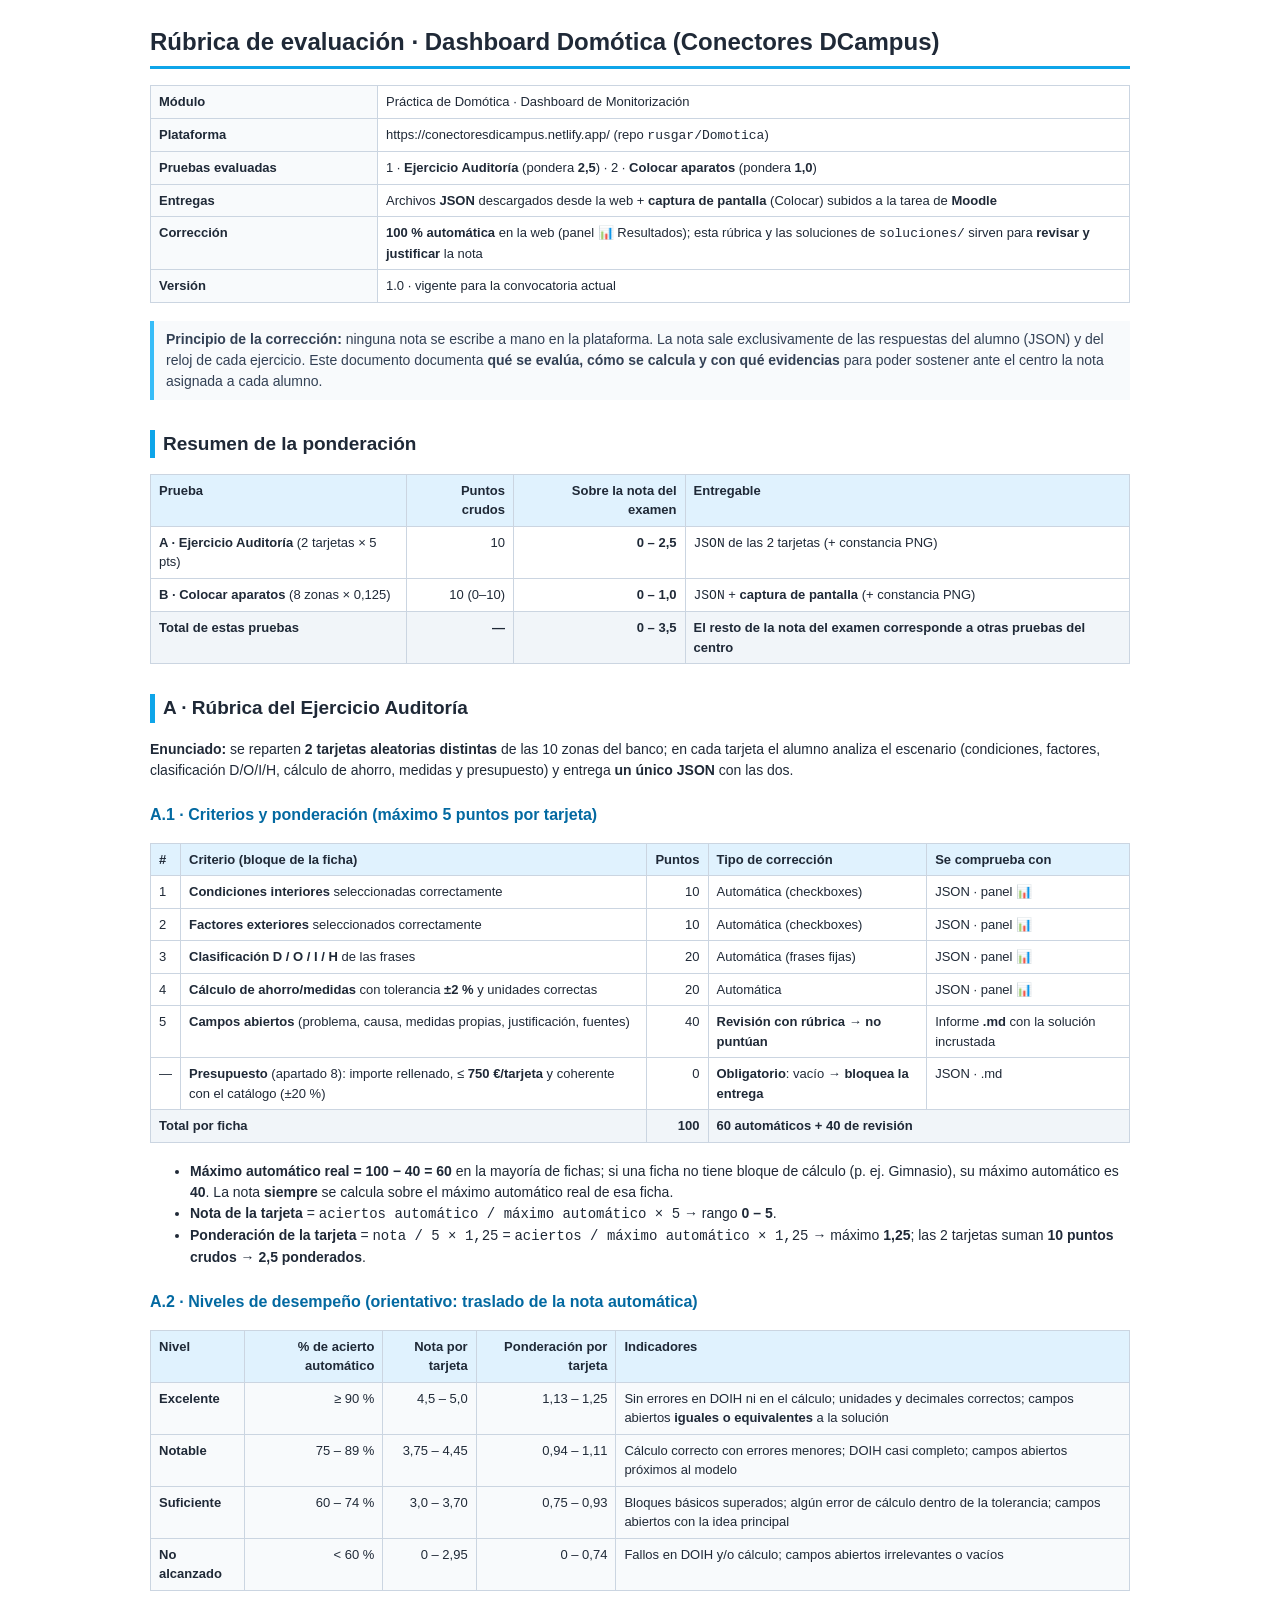
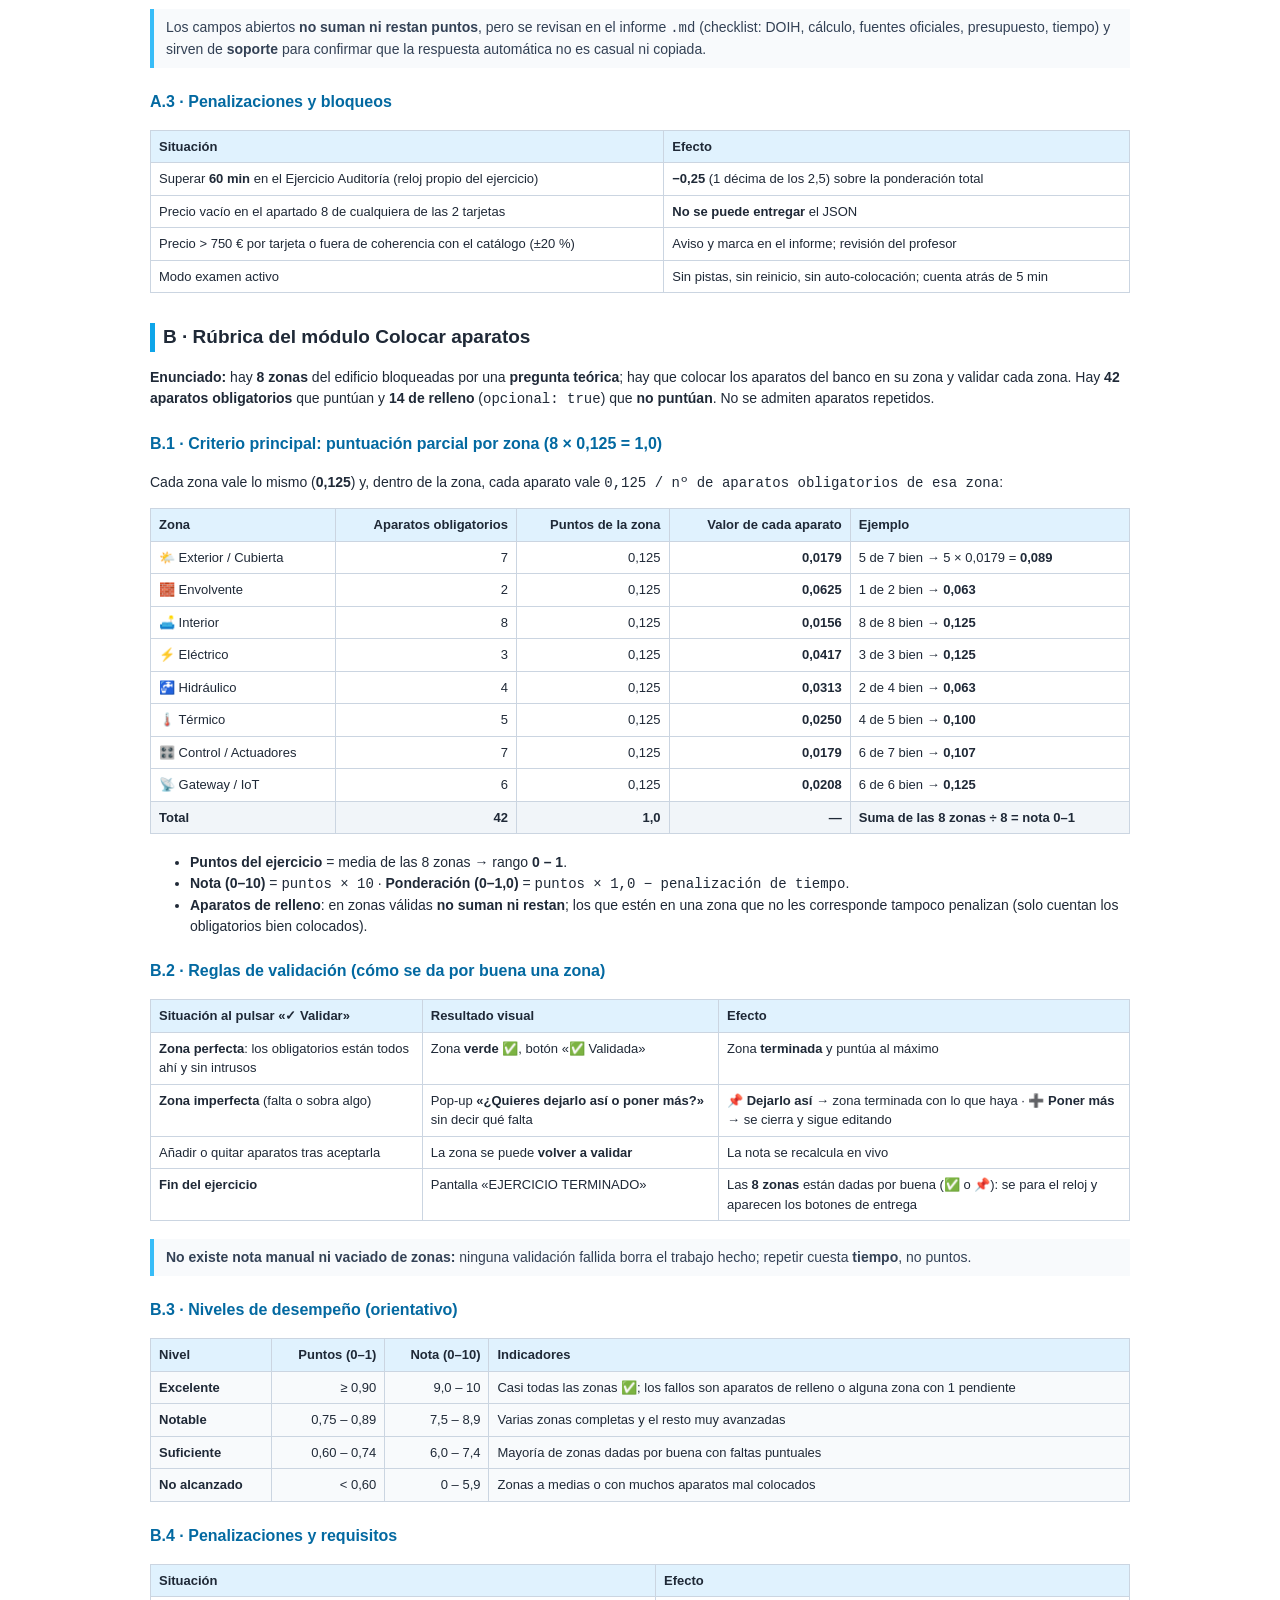
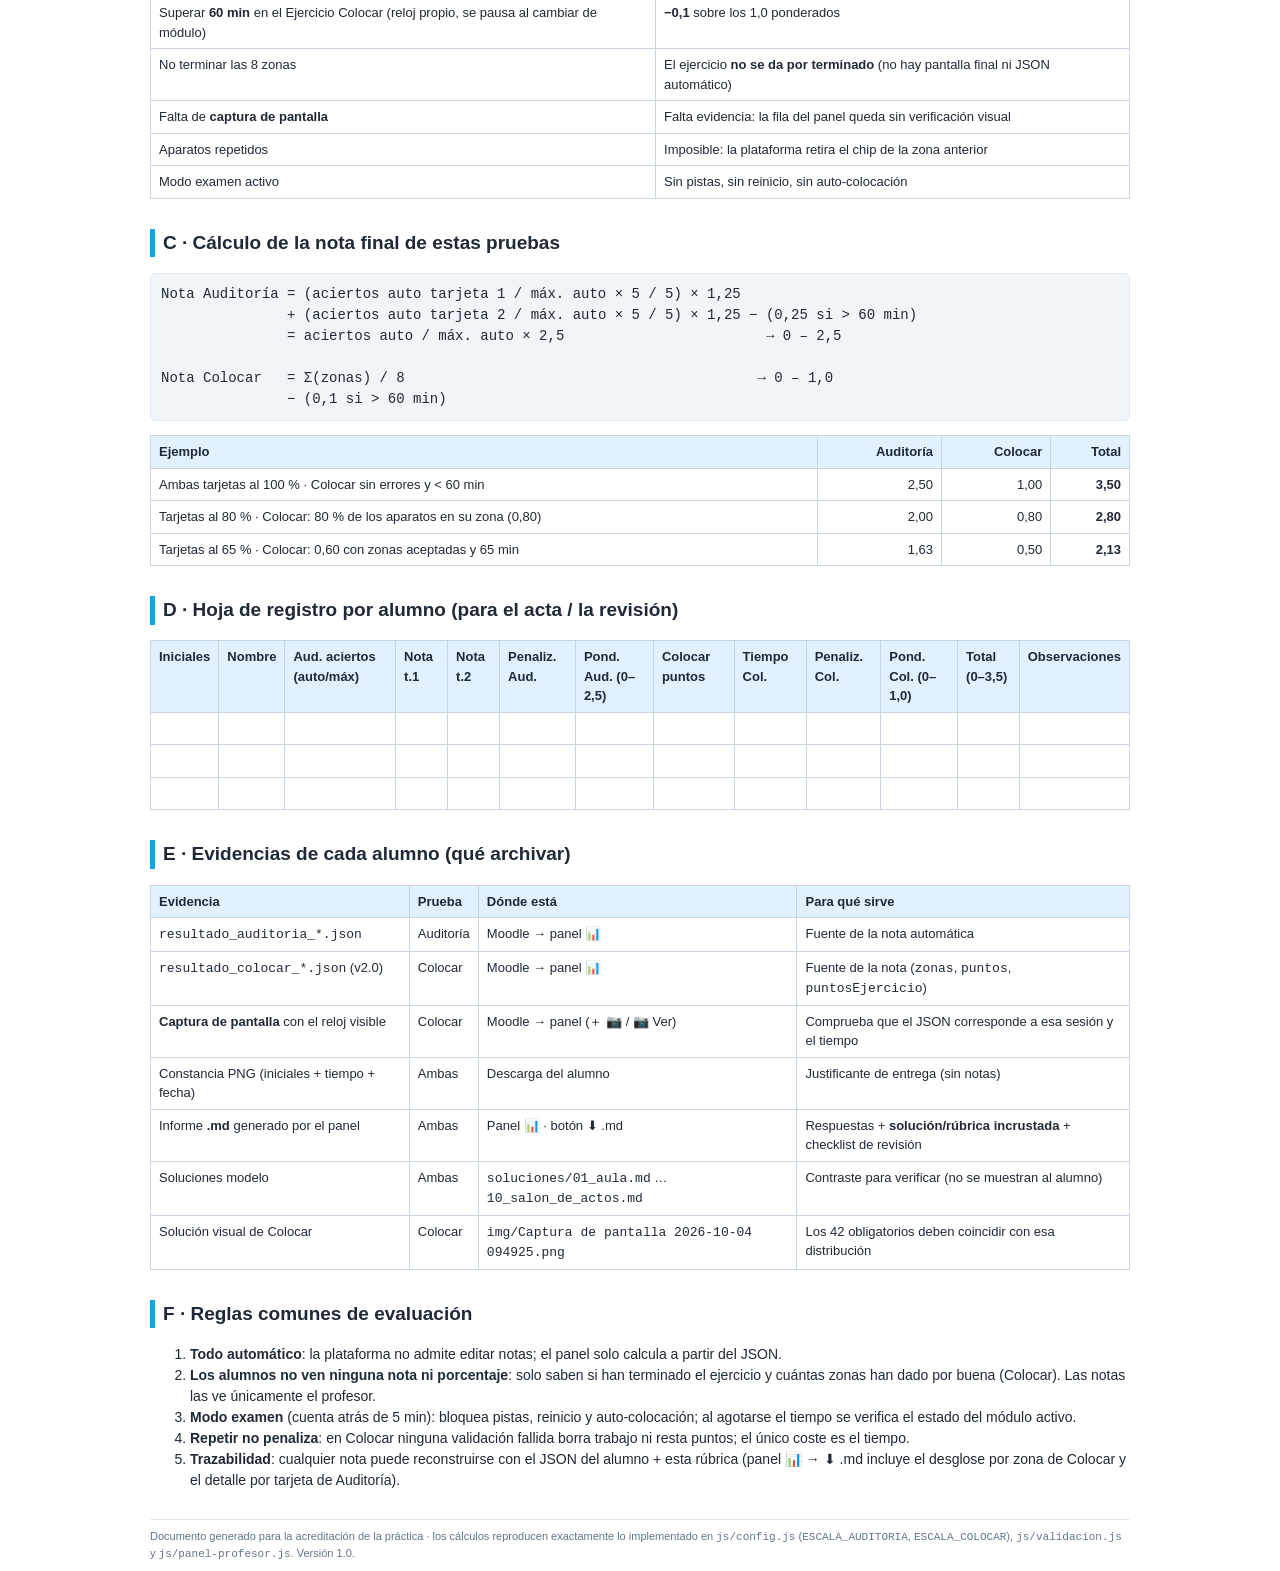
==== rubrica/rubrica_examenes.html @ cb8884d4 "Add model solutions for audit exercises in various zones: vestibule, cafeteria, restroom, and audito" ====
<!DOCTYPE html>
<html lang="es">
<head>
<meta charset="utf-8">
<title>Rúbrica de evaluación · Dashboard Domótica</title>
<style>
  body { font-family: "Segoe UI", Arial, sans-serif; color:#1f2937; max-width: 980px;
         margin: 24px auto; padding: 0 18px; line-height: 1.5; font-size: 14px; }
  h1 { font-size: 24px; border-bottom: 3px solid #0ea5e9; padding-bottom: 6px; }
  h2 { font-size: 19px; margin-top: 30px; border-left: 5px solid #0ea5e9; padding-left: 8px; }
  h3 { font-size: 16px; margin-top: 22px; color: #0369a1; }
  table { border-collapse: collapse; width: 100%; margin: 10px 0 18px; font-size: 13px; }
  th, td { border: 1px solid #cbd5e1; padding: 6px 8px; text-align: left; vertical-align: top; }
  th { background: #e0f2fe; }
  td.num, th.num { text-align: right; }
  blockquote { margin: 10px 0; padding: 8px 12px; background: #f8fafc;
               border-left: 4px solid #38bdf8; color: #334155; }
  code, pre { font-family: Consolas, monospace; }
  pre { background: #f1f5f9; border: 1px solid #e2e8f0; padding: 10px; border-radius: 6px;
        white-space: pre-wrap; }
  .meta td:first-child { background: #f8fafc; font-weight: 600; width: 210px; }
  .nivel { background: #f8fafc; }
  .total { font-weight: 700; background: #f1f5f9; }
  .pie { margin-top: 28px; font-size: 11px; color: #64748b; border-top: 1px solid #e2e8f0;
         padding-top: 8px; }
  @media print { body { margin: 0; font-size: 12px; } h2 { page-break-after: avoid; }
                 table { page-break-inside: avoid; } }
</style>
</head>
<body>

<h1>Rúbrica de evaluación · Dashboard Domótica (Conectores DCampus)</h1>

<table class="meta">
  <tr><td>Módulo</td><td>Práctica de Domótica · Dashboard de Monitorización</td></tr>
  <tr><td>Plataforma</td><td>https://conectoresdicampus.netlify.app/ (repo <code>rusgar/Domotica</code>)</td></tr>
  <tr><td>Pruebas evaluadas</td><td>1 · <b>Ejercicio Auditoría</b> (pondera <b>2,5</b>) · 2 · <b>Colocar aparatos</b> (pondera <b>1,0</b>)</td></tr>
  <tr><td>Entregas</td><td>Archivos <b>JSON</b> descargados desde la web + <b>captura de pantalla</b> (Colocar) subidos a la tarea de <b>Moodle</b></td></tr>
  <tr><td>Corrección</td><td><b>100 % automática</b> en la web (panel 📊 Resultados); esta rúbrica y las soluciones de <code>soluciones/</code> sirven para <b>revisar y justificar</b> la nota</td></tr>
  <tr><td>Versión</td><td>1.0 · vigente para la convocatoria actual</td></tr>
</table>

<blockquote><b>Principio de la corrección:</b> ninguna nota se escribe a mano en la plataforma. La
nota sale exclusivamente de las respuestas del alumno (JSON) y del reloj de cada ejercicio. Este
documento documenta <b>qué se evalúa, cómo se calcula y con qué evidencias</b> para poder sostener
ante el centro la nota asignada a cada alumno.</blockquote>

<h2>Resumen de la ponderación</h2>
<table>
  <tr><th>Prueba</th><th class="num">Puntos crudos</th><th class="num">Sobre la nota del examen</th><th>Entregable</th></tr>
  <tr><td><b>A · Ejercicio Auditoría</b> (2 tarjetas × 5 pts)</td><td class="num">10</td><td class="num"><b>0 – 2,5</b></td><td><code>JSON</code> de las 2 tarjetas (+ constancia PNG)</td></tr>
  <tr><td><b>B · Colocar aparatos</b> (8 zonas × 0,125)</td><td class="num">10 (0–10)</td><td class="num"><b>0 – 1,0</b></td><td><code>JSON</code> + <b>captura de pantalla</b> (+ constancia PNG)</td></tr>
  <tr class="total"><td>Total de estas pruebas</td><td class="num">—</td><td class="num">0 – 3,5</td><td>El resto de la nota del examen corresponde a otras pruebas del centro</td></tr>
</table>

<h2>A · Rúbrica del Ejercicio Auditoría</h2>
<p><b>Enunciado:</b> se reparten <b>2 tarjetas aleatorias distintas</b> de las 10 zonas del banco; en
cada tarjeta el alumno analiza el escenario (condiciones, factores, clasificación D/O/I/H, cálculo
de ahorro, medidas y presupuesto) y entrega <b>un único JSON</b> con las dos.</p>

<h3>A.1 · Criterios y ponderación (máximo 5 puntos por tarjeta)</h3>
<table>
  <tr><th>#</th><th>Criterio (bloque de la ficha)</th><th class="num">Puntos</th><th>Tipo de corrección</th><th>Se comprueba con</th></tr>
  <tr><td>1</td><td><b>Condiciones interiores</b> seleccionadas correctamente</td><td class="num">10</td><td>Automática (checkboxes)</td><td>JSON · panel 📊</td></tr>
  <tr><td>2</td><td><b>Factores exteriores</b> seleccionados correctamente</td><td class="num">10</td><td>Automática (checkboxes)</td><td>JSON · panel 📊</td></tr>
  <tr><td>3</td><td><b>Clasificación D / O / I / H</b> de las frases</td><td class="num">20</td><td>Automática (frases fijas)</td><td>JSON · panel 📊</td></tr>
  <tr><td>4</td><td><b>Cálculo de ahorro/medidas</b> con tolerancia <b>±2 %</b> y unidades correctas</td><td class="num">20</td><td>Automática</td><td>JSON · panel 📊</td></tr>
  <tr><td>5</td><td><b>Campos abiertos</b> (problema, causa, medidas propias, justificación, fuentes)</td><td class="num">40</td><td><b>Revisión con rúbrica</b> → <b>no puntúan</b></td><td>Informe <b>.md</b> con la solución incrustada</td></tr>
  <tr><td>—</td><td><b>Presupuesto</b> (apartado 8): importe rellenado, ≤ <b>750 €/tarjeta</b> y coherente con el catálogo (±20 %)</td><td class="num">0</td><td><b>Obligatorio</b>: vacío → <b>bloquea la entrega</b></td><td>JSON · .md</td></tr>
  <tr class="total"><td colspan="2">Total por ficha</td><td class="num">100</td><td colspan="2">60 automáticos + 40 de revisión</td></tr>
</table>
<ul>
  <li><b>Máximo automático real = 100 − 40 = 60</b> en la mayoría de fichas; si una ficha no tiene
      bloque de cálculo (p. ej. Gimnasio), su máximo automático es <b>40</b>. La nota <b>siempre</b>
      se calcula sobre el máximo automático real de esa ficha.</li>
  <li><b>Nota de la tarjeta</b> = <code>aciertos automático / máximo automático × 5</code> → rango <b>0 – 5</b>.</li>
  <li><b>Ponderación de la tarjeta</b> = <code>nota / 5 × 1,25</code> = <code>aciertos / máximo automático × 1,25</code>
      → máximo <b>1,25</b>; las 2 tarjetas suman <b>10 puntos crudos</b> → <b>2,5 ponderados</b>.</li>
</ul>

<h3>A.2 · Niveles de desempeño (orientativo: traslado de la nota automática)</h3>
<table>
  <tr><th>Nivel</th><th class="num">% de acierto automático</th><th class="num">Nota por tarjeta</th><th class="num">Ponderación por tarjeta</th><th>Indicadores</th></tr>
  <tr class="nivel"><td><b>Excelente</b></td><td class="num">≥ 90 %</td><td class="num">4,5 – 5,0</td><td class="num">1,13 – 1,25</td><td>Sin errores en DOIH ni en el cálculo; unidades y decimales correctos; campos abiertos <b>iguales o equivalentes</b> a la solución</td></tr>
  <tr class="nivel"><td><b>Notable</b></td><td class="num">75 – 89 %</td><td class="num">3,75 – 4,45</td><td class="num">0,94 – 1,11</td><td>Cálculo correcto con errores menores; DOIH casi completo; campos abiertos próximos al modelo</td></tr>
  <tr class="nivel"><td><b>Suficiente</b></td><td class="num">60 – 74 %</td><td class="num">3,0 – 3,70</td><td class="num">0,75 – 0,93</td><td>Bloques básicos superados; algún error de cálculo dentro de la tolerancia; campos abiertos con la idea principal</td></tr>
  <tr class="nivel"><td><b>No alcanzado</b></td><td class="num">&lt; 60 %</td><td class="num">0 – 2,95</td><td class="num">0 – 0,74</td><td>Fallos en DOIH y/o cálculo; campos abiertos irrelevantes o vacíos</td></tr>
</table>
<blockquote>Los campos abiertos <b>no suman ni restan puntos</b>, pero se revisan en el informe
<code>.md</code> (checklist: DOIH, cálculo, fuentes oficiales, presupuesto, tiempo) y sirven de
<b>soporte</b> para confirmar que la respuesta automática no es casual ni copiada.</blockquote>

<h3>A.3 · Penalizaciones y bloqueos</h3>
<table>
  <tr><th>Situación</th><th>Efecto</th></tr>
  <tr><td>Superar <b>60 min</b> en el Ejercicio Auditoría (reloj propio del ejercicio)</td><td><b>−0,25</b> (1 décima de los 2,5) sobre la ponderación total</td></tr>
  <tr><td>Precio vacío en el apartado 8 de cualquiera de las 2 tarjetas</td><td><b>No se puede entregar</b> el JSON</td></tr>
  <tr><td>Precio &gt; 750 € por tarjeta o fuera de coherencia con el catálogo (±20 %)</td><td>Aviso y marca en el informe; revisión del profesor</td></tr>
  <tr><td>Modo examen activo</td><td>Sin pistas, sin reinicio, sin auto-colocación; cuenta atrás de 5 min</td></tr>
</table>

<h2>B · Rúbrica del módulo Colocar aparatos</h2>
<p><b>Enunciado:</b> hay <b>8 zonas</b> del edificio bloqueadas por una <b>pregunta teórica</b>; hay
que colocar los aparatos del banco en su zona y validar cada zona. Hay <b>42 aparatos
obligatorios</b> que puntúan y <b>14 de relleno</b> (<code>opcional: true</code>) que <b>no
puntúan</b>. No se admiten aparatos repetidos.</p>

<h3>B.1 · Criterio principal: puntuación parcial por zona (8 × 0,125 = 1,0)</h3>
<p>Cada zona vale lo mismo (<b>0,125</b>) y, dentro de la zona, cada aparato vale
<code>0,125 / nº de aparatos obligatorios de esa zona</code>:</p>
<table>
  <tr><th>Zona</th><th class="num">Aparatos obligatorios</th><th class="num">Puntos de la zona</th><th class="num">Valor de cada aparato</th><th>Ejemplo</th></tr>
  <tr><td>🌤️ Exterior / Cubierta</td><td class="num">7</td><td class="num">0,125</td><td class="num"><b>0,0179</b></td><td>5 de 7 bien → 5 × 0,0179 = <b>0,089</b></td></tr>
  <tr><td>🧱 Envolvente</td><td class="num">2</td><td class="num">0,125</td><td class="num"><b>0,0625</b></td><td>1 de 2 bien → <b>0,063</b></td></tr>
  <tr><td>🛋️ Interior</td><td class="num">8</td><td class="num">0,125</td><td class="num"><b>0,0156</b></td><td>8 de 8 bien → <b>0,125</b></td></tr>
  <tr><td>⚡ Eléctrico</td><td class="num">3</td><td class="num">0,125</td><td class="num"><b>0,0417</b></td><td>3 de 3 bien → <b>0,125</b></td></tr>
  <tr><td>🚰 Hidráulico</td><td class="num">4</td><td class="num">0,125</td><td class="num"><b>0,0313</b></td><td>2 de 4 bien → <b>0,063</b></td></tr>
  <tr><td>🌡️ Térmico</td><td class="num">5</td><td class="num">0,125</td><td class="num"><b>0,0250</b></td><td>4 de 5 bien → <b>0,100</b></td></tr>
  <tr><td>🎛️ Control / Actuadores</td><td class="num">7</td><td class="num">0,125</td><td class="num"><b>0,0179</b></td><td>6 de 7 bien → <b>0,107</b></td></tr>
  <tr><td>📡 Gateway / IoT</td><td class="num">6</td><td class="num">0,125</td><td class="num"><b>0,0208</b></td><td>6 de 6 bien → <b>0,125</b></td></tr>
  <tr class="total"><td>Total</td><td class="num">42</td><td class="num">1,0</td><td class="num">—</td><td>Suma de las 8 zonas ÷ 8 = <b>nota 0–1</b></td></tr>
</table>
<ul>
  <li><b>Puntos del ejercicio</b> = media de las 8 zonas → rango <b>0 – 1</b>.</li>
  <li><b>Nota (0–10)</b> = <code>puntos × 10</code> · <b>Ponderación (0–1,0)</b> = <code>puntos × 1,0 − penalización de tiempo</code>.</li>
  <li><b>Aparatos de relleno</b>: en zonas válidas <b>no suman ni restan</b>; los que estén en una
      zona que no les corresponde tampoco penalizan (solo cuentan los obligatorios bien colocados).</li>
</ul>

<h3>B.2 · Reglas de validación (cómo se da por buena una zona)</h3>
<table>
  <tr><th>Situación al pulsar «✓ Validar»</th><th>Resultado visual</th><th>Efecto</th></tr>
  <tr><td><b>Zona perfecta</b>: los obligatorios están todos ahí y sin intrusos</td><td>Zona <b>verde ✅</b>, botón «✅ Validada»</td><td>Zona <b>terminada</b> y puntúa al máximo</td></tr>
  <tr><td><b>Zona imperfecta</b> (falta o sobra algo)</td><td>Pop-up <b>«¿Quieres dejarlo así o poner más?»</b> sin decir qué falta</td><td><b>📌 Dejarlo así</b> → zona terminada con lo que haya · <b>➕ Poner más</b> → se cierra y sigue editando</td></tr>
  <tr><td>Añadir o quitar aparatos tras aceptarla</td><td>La zona se puede <b>volver a validar</b></td><td>La nota se recalcula en vivo</td></tr>
  <tr><td><b>Fin del ejercicio</b></td><td>Pantalla «EJERCICIO TERMINADO»</td><td>Las <b>8 zonas</b> están dadas por buena (✅ o 📌): se para el reloj y aparecen los botones de entrega</td></tr>
</table>
<blockquote><b>No existe nota manual ni vaciado de zonas:</b> ninguna validación fallida borra el
trabajo hecho; repetir cuesta <b>tiempo</b>, no puntos.</blockquote>

<h3>B.3 · Niveles de desempeño (orientativo)</h3>
<table>
  <tr><th>Nivel</th><th class="num">Puntos (0–1)</th><th class="num">Nota (0–10)</th><th>Indicadores</th></tr>
  <tr class="nivel"><td><b>Excelente</b></td><td class="num">≥ 0,90</td><td class="num">9,0 – 10</td><td>Casi todas las zonas ✅; los fallos son aparatos de relleno o alguna zona con 1 pendiente</td></tr>
  <tr class="nivel"><td><b>Notable</b></td><td class="num">0,75 – 0,89</td><td class="num">7,5 – 8,9</td><td>Varias zonas completas y el resto muy avanzadas</td></tr>
  <tr class="nivel"><td><b>Suficiente</b></td><td class="num">0,60 – 0,74</td><td class="num">6,0 – 7,4</td><td>Mayoría de zonas dadas por buena con faltas puntuales</td></tr>
  <tr class="nivel"><td><b>No alcanzado</b></td><td class="num">&lt; 0,60</td><td class="num">0 – 5,9</td><td>Zonas a medias o con muchos aparatos mal colocados</td></tr>
</table>

<h3>B.4 · Penalizaciones y requisitos</h3>
<table>
  <tr><th>Situación</th><th>Efecto</th></tr>
  <tr><td>Superar <b>60 min</b> en el Ejercicio Colocar (reloj propio, se pausa al cambiar de módulo)</td><td><b>−0,1</b> sobre los 1,0 ponderados</td></tr>
  <tr><td>No terminar las 8 zonas</td><td>El ejercicio <b>no se da por terminado</b> (no hay pantalla final ni JSON automático)</td></tr>
  <tr><td>Falta de <b>captura de pantalla</b></td><td>Falta evidencia: la fila del panel queda sin verificación visual</td></tr>
  <tr><td>Aparatos repetidos</td><td>Imposible: la plataforma retira el chip de la zona anterior</td></tr>
  <tr><td>Modo examen activo</td><td>Sin pistas, sin reinicio, sin auto-colocación</td></tr>
</table>

<h2>C · Cálculo de la nota final de estas pruebas</h2>
<pre>Nota Auditoría = (aciertos auto tarjeta 1 / máx. auto × 5 / 5) × 1,25
               + (aciertos auto tarjeta 2 / máx. auto × 5 / 5) × 1,25 − (0,25 si &gt; 60 min)
               = aciertos auto / máx. auto × 2,5                        → 0 – 2,5

Nota Colocar   = Σ(zonas) / 8                                          → 0 – 1,0
               − (0,1 si &gt; 60 min)</pre>
<table>
  <tr><th>Ejemplo</th><th class="num">Auditoría</th><th class="num">Colocar</th><th class="num">Total</th></tr>
  <tr><td>Ambas tarjetas al 100 % · Colocar sin errores y &lt; 60 min</td><td class="num">2,50</td><td class="num">1,00</td><td class="num"><b>3,50</b></td></tr>
  <tr><td>Tarjetas al 80 % · Colocar: 80 % de los aparatos en su zona (0,80)</td><td class="num">2,00</td><td class="num">0,80</td><td class="num"><b>2,80</b></td></tr>
  <tr><td>Tarjetas al 65 % · Colocar: 0,60 con zonas aceptadas y 65 min</td><td class="num">1,63</td><td class="num">0,50</td><td class="num"><b>2,13</b></td></tr>
</table>

<h2>D · Hoja de registro por alumno (para el acta / la revisión)</h2>
<table>
  <tr>
    <th>Iniciales</th><th>Nombre</th><th>Aud. aciertos (auto/máx)</th><th>Nota t.1</th><th>Nota t.2</th>
    <th>Penaliz. Aud.</th><th>Pond. Aud. (0–2,5)</th><th>Colocar puntos</th><th>Tiempo Col.</th>
    <th>Penaliz. Col.</th><th>Pond. Col. (0–1,0)</th><th>Total (0–3,5)</th><th>Observaciones</th>
  </tr>
  <tr><td>&nbsp;</td><td>&nbsp;</td><td>&nbsp;</td><td>&nbsp;</td><td>&nbsp;</td><td>&nbsp;</td><td>&nbsp;</td><td>&nbsp;</td><td>&nbsp;</td><td>&nbsp;</td><td>&nbsp;</td><td>&nbsp;</td><td>&nbsp;</td></tr>
  <tr><td>&nbsp;</td><td>&nbsp;</td><td>&nbsp;</td><td>&nbsp;</td><td>&nbsp;</td><td>&nbsp;</td><td>&nbsp;</td><td>&nbsp;</td><td>&nbsp;</td><td>&nbsp;</td><td>&nbsp;</td><td>&nbsp;</td><td>&nbsp;</td></tr>
  <tr><td>&nbsp;</td><td>&nbsp;</td><td>&nbsp;</td><td>&nbsp;</td><td>&nbsp;</td><td>&nbsp;</td><td>&nbsp;</td><td>&nbsp;</td><td>&nbsp;</td><td>&nbsp;</td><td>&nbsp;</td><td>&nbsp;</td><td>&nbsp;</td></tr>
</table>

<h2>E · Evidencias de cada alumno (qué archivar)</h2>
<table>
  <tr><th>Evidencia</th><th>Prueba</th><th>Dónde está</th><th>Para qué sirve</th></tr>
  <tr><td><code>resultado_auditoria_*.json</code></td><td>Auditoría</td><td>Moodle → panel 📊</td><td>Fuente de la nota automática</td></tr>
  <tr><td><code>resultado_colocar_*.json</code> (v2.0)</td><td>Colocar</td><td>Moodle → panel 📊</td><td>Fuente de la nota (<code>zonas</code>, <code>puntos</code>, <code>puntosEjercicio</code>)</td></tr>
  <tr><td><b>Captura de pantalla</b> con el reloj visible</td><td>Colocar</td><td>Moodle → panel (＋ 📷 / 📷 Ver)</td><td>Comprueba que el JSON corresponde a esa sesión y el tiempo</td></tr>
  <tr><td>Constancia PNG (iniciales + tiempo + fecha)</td><td>Ambas</td><td>Descarga del alumno</td><td>Justificante de entrega (sin notas)</td></tr>
  <tr><td>Informe <b>.md</b> generado por el panel</td><td>Ambas</td><td>Panel 📊 · botón ⬇ .md</td><td>Respuestas + <b>solución/rúbrica incrustada</b> + checklist de revisión</td></tr>
  <tr><td>Soluciones modelo</td><td>Ambas</td><td><code>soluciones/01_aula.md</code> … <code>10_salon_de_actos.md</code></td><td>Contraste para verificar (no se muestran al alumno)</td></tr>
  <tr><td>Solución visual de Colocar</td><td>Colocar</td><td><code>img/Captura de pantalla 2026-10-04 094925.png</code></td><td>Los 42 obligatorios deben coincidir con esa distribución</td></tr>
</table>

<h2>F · Reglas comunes de evaluación</h2>
<ol>
  <li><b>Todo automático</b>: la plataforma no admite editar notas; el panel solo calcula a partir del JSON.</li>
  <li><b>Los alumnos no ven ninguna nota ni porcentaje</b>: solo saben si han terminado el ejercicio
      y cuántas zonas han dado por buena (Colocar). Las notas las ve únicamente el profesor.</li>
  <li><b>Modo examen</b> (cuenta atrás de 5 min): bloquea pistas, reinicio y auto-colocación; al
      agotarse el tiempo se verifica el estado del módulo activo.</li>
  <li><b>Repetir no penaliza</b>: en Colocar ninguna validación fallida borra trabajo ni resta
      puntos; el único coste es el tiempo.</li>
  <li><b>Trazabilidad</b>: cualquier nota puede reconstruirse con el JSON del alumno + esta rúbrica
      (panel 📊 → ⬇ .md incluye el desglose por zona de Colocar y el detalle por tarjeta de Auditoría).</li>
</ol>

<p class="pie">Documento generado para la acreditación de la práctica · los cálculos reproducen
exactamente lo implementado en <code>js/config.js</code> (<code>ESCALA_AUDITORIA</code>,
<code>ESCALA_COLOCAR</code>), <code>js/validacion.js</code> y <code>js/panel-profesor.js</code>.
Versión 1.0.</p>

</body>
</html>
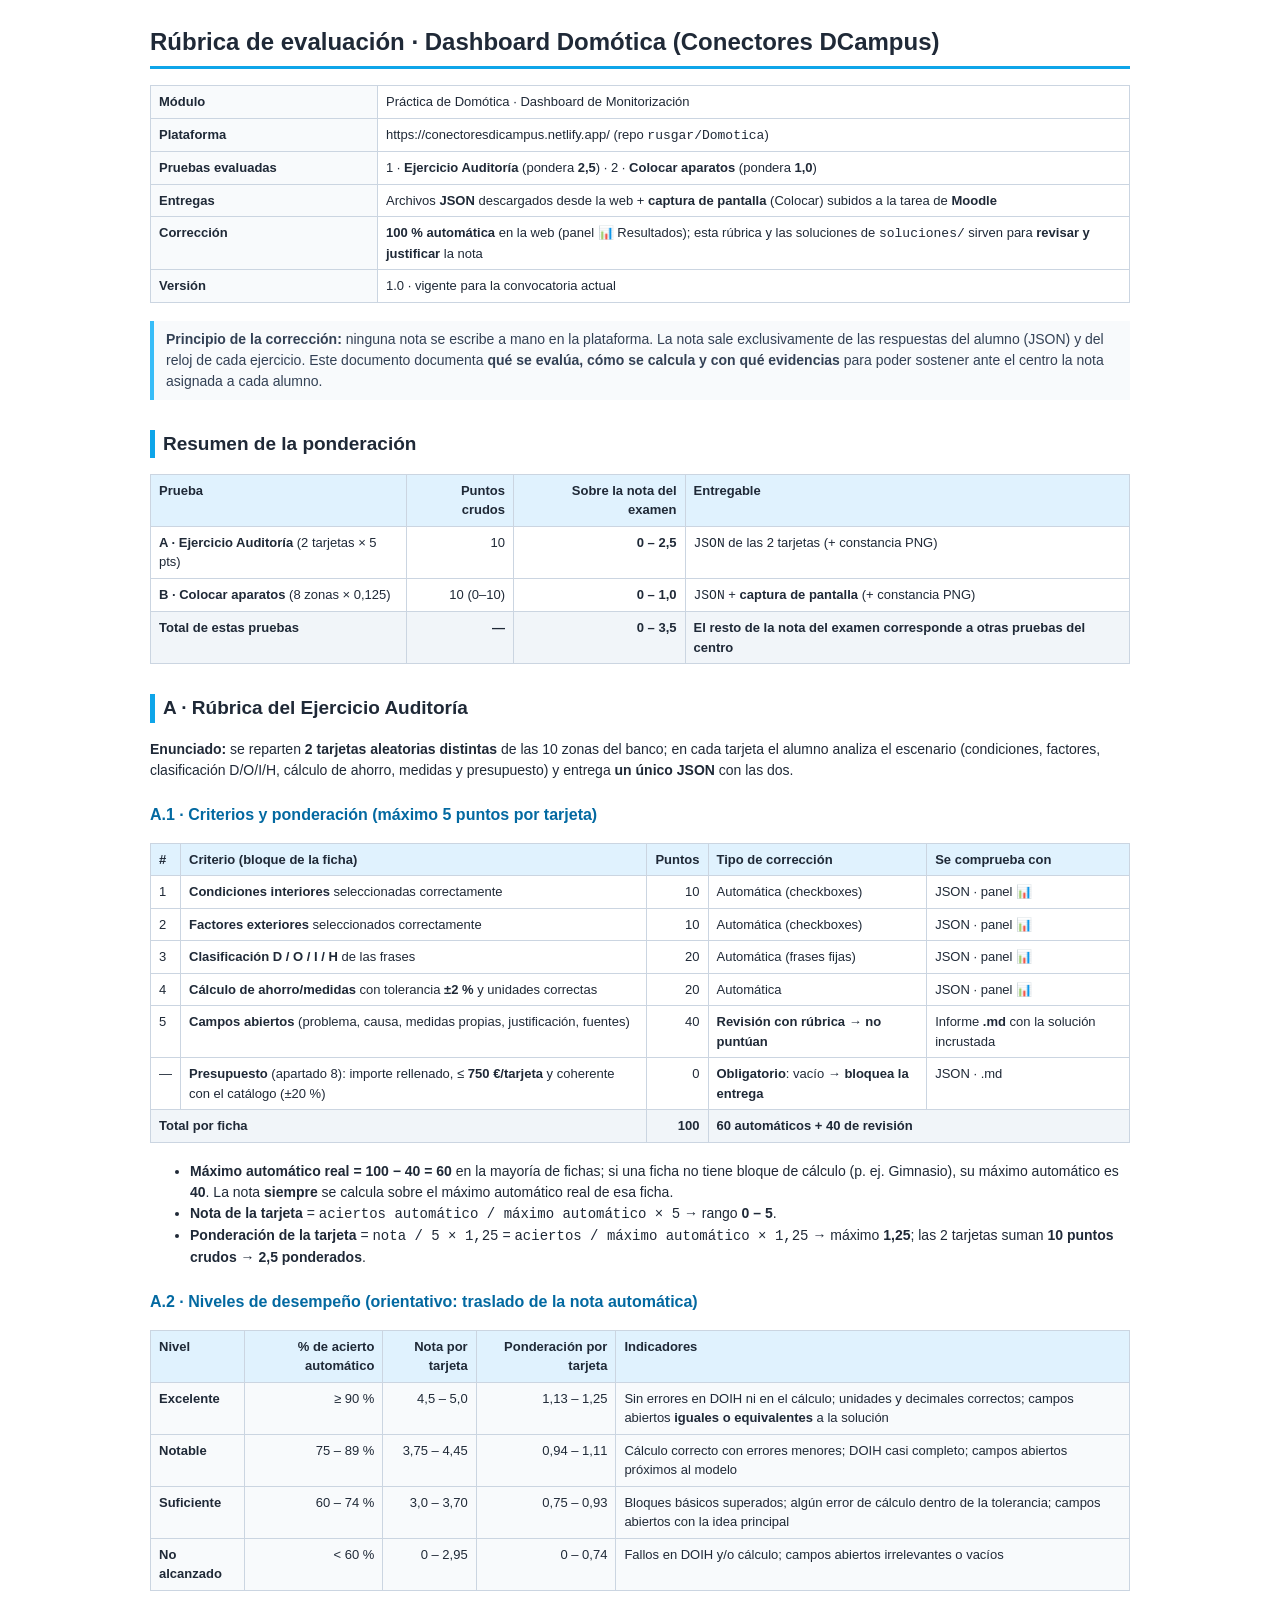
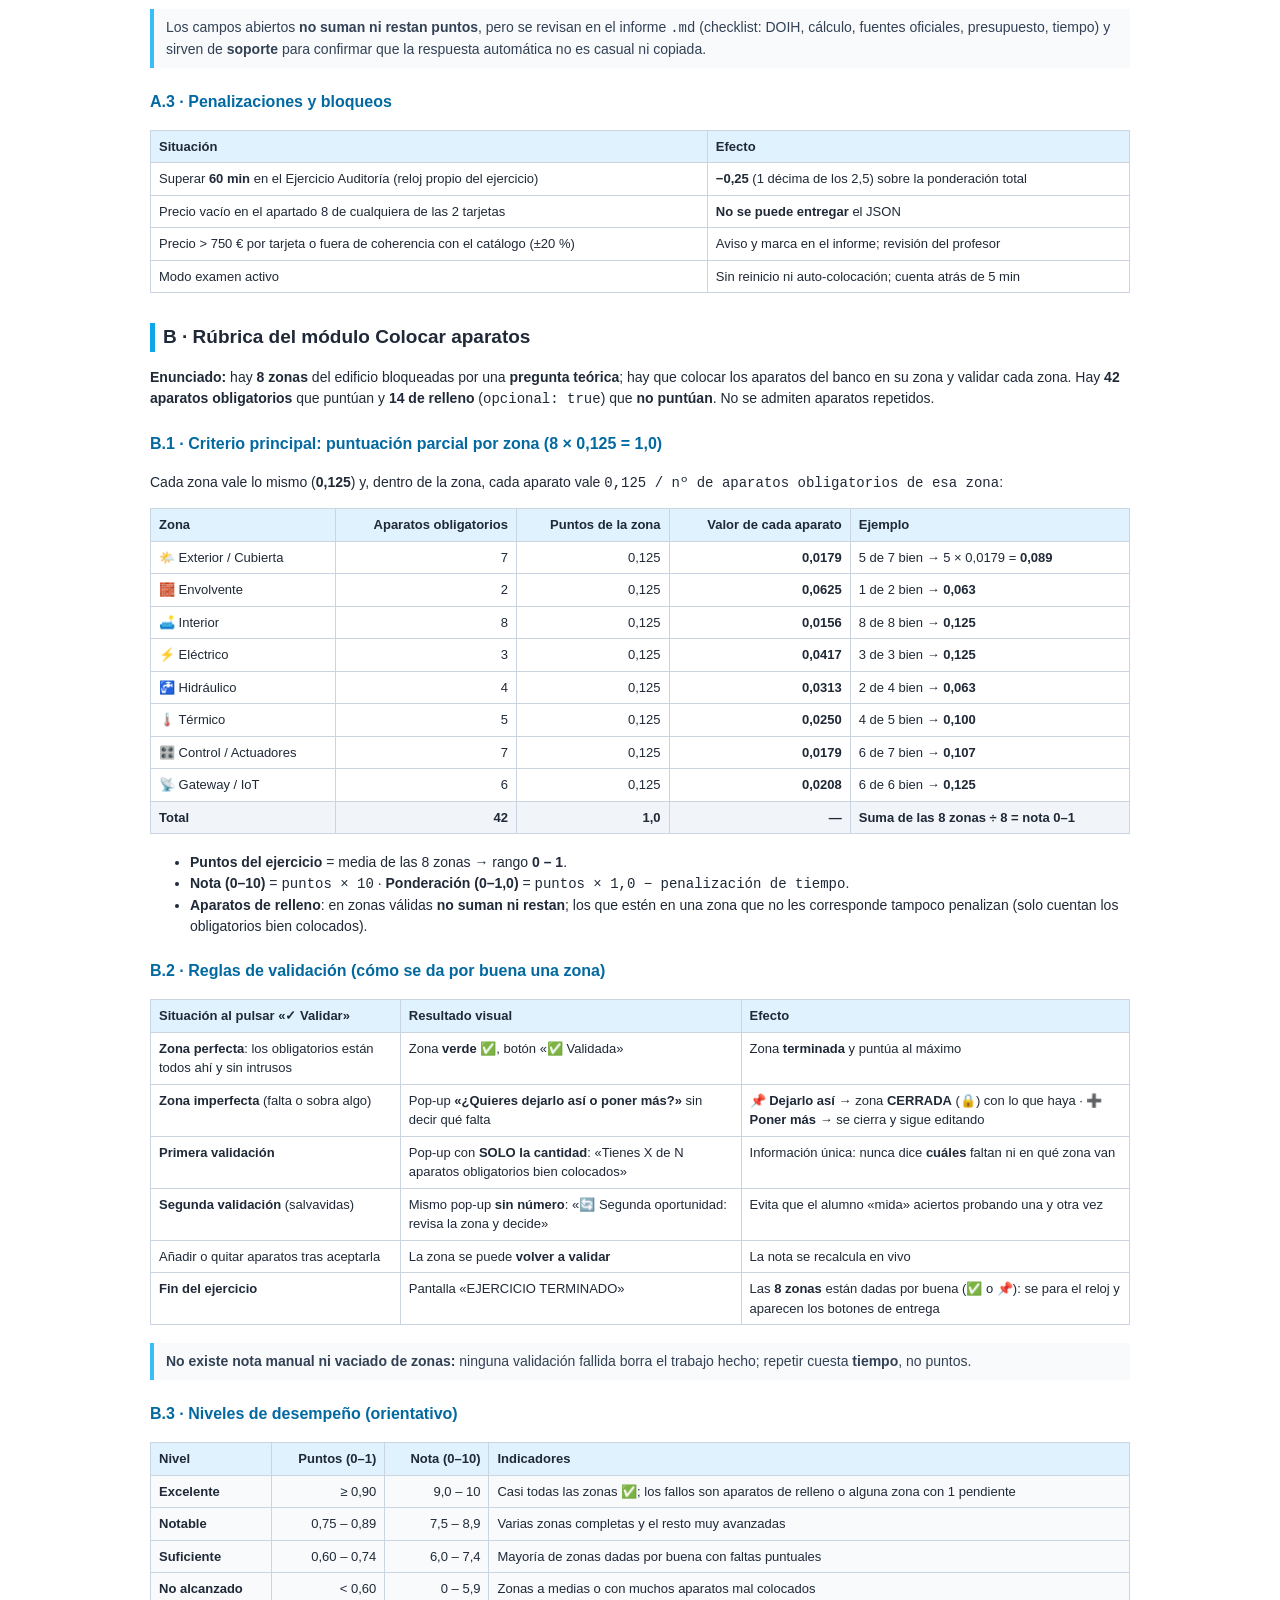
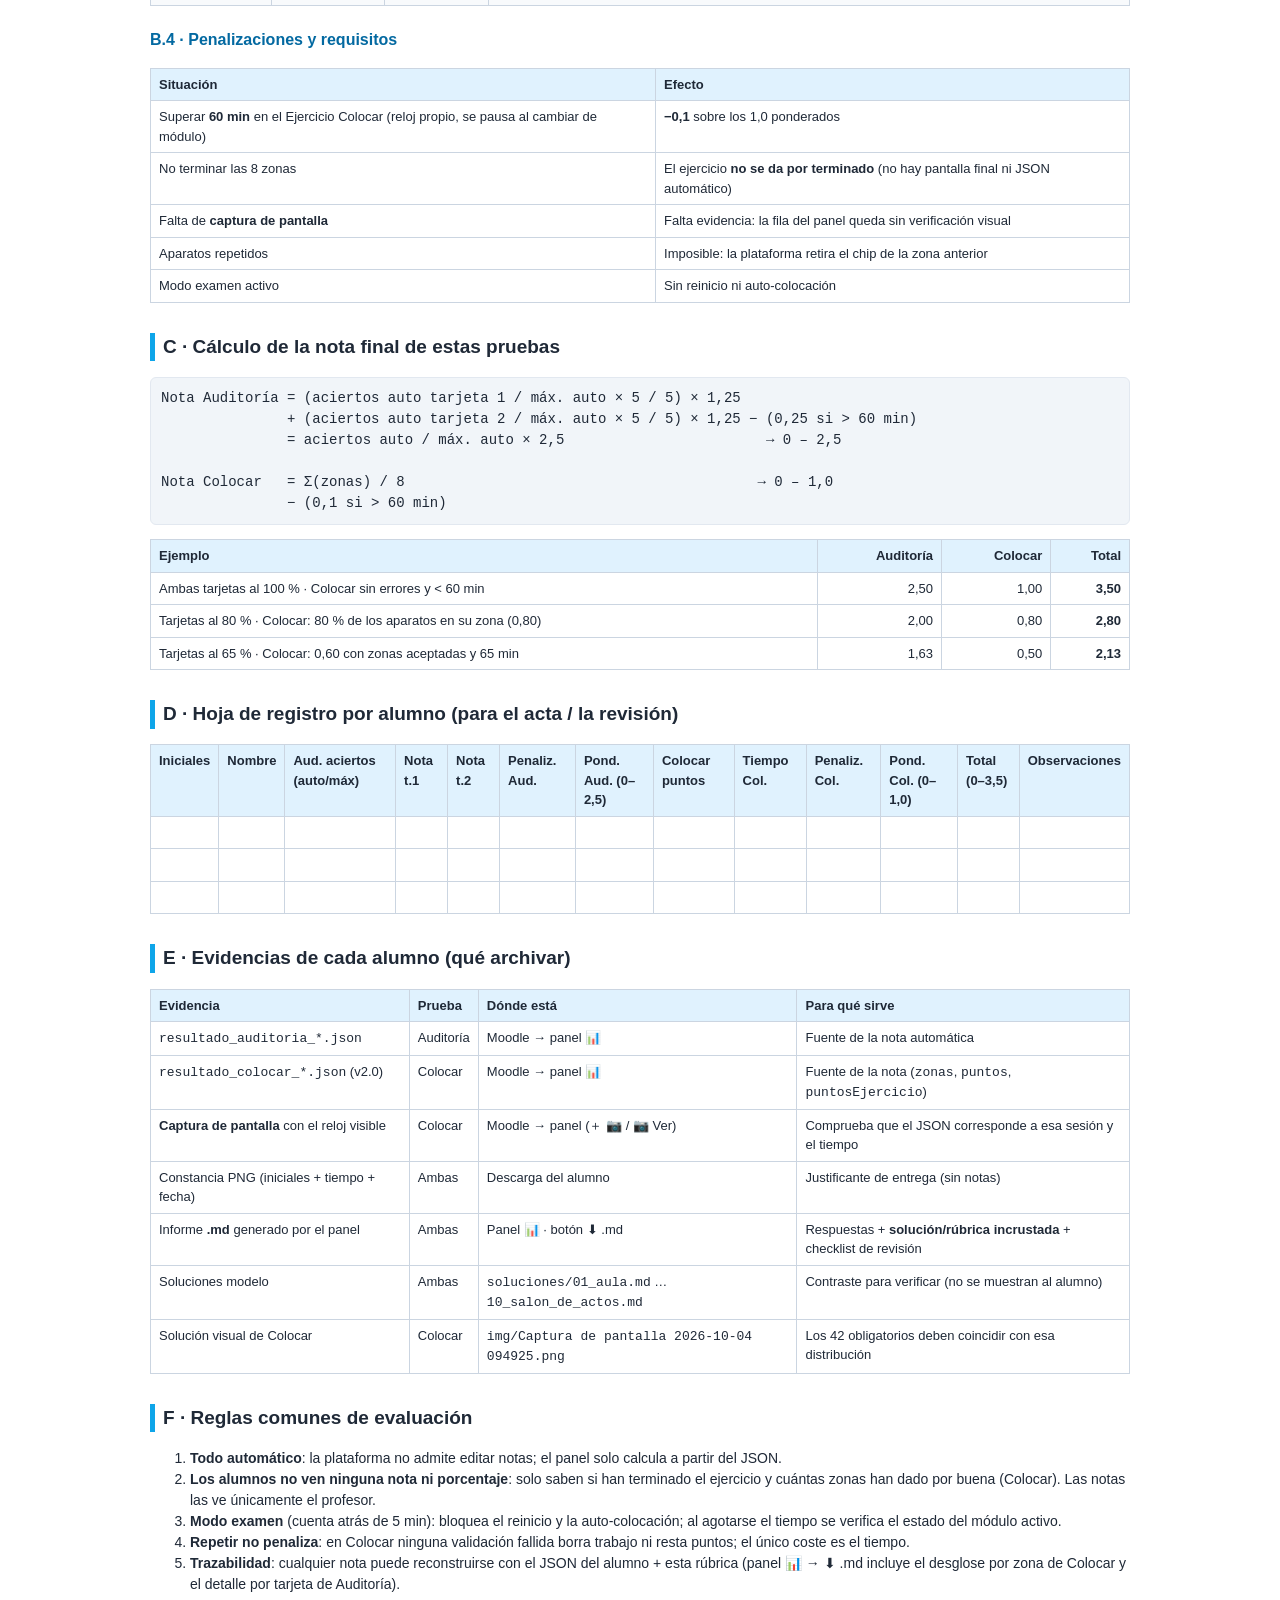
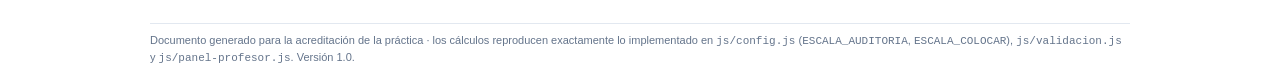
==== commit aa4f394a: "pruebas finales de la auditoria de datos" ====
--- a/rubrica/rubrica_examenes.html
+++ b/rubrica/rubrica_examenes.html
@@ -96,7 +96,7 @@
   <tr><td>Superar <b>60 min</b> en el Ejercicio Auditoría (reloj propio del ejercicio)</td><td><b>−0,25</b> (1 décima de los 2,5) sobre la ponderación total</td></tr>
   <tr><td>Precio vacío en el apartado 8 de cualquiera de las 2 tarjetas</td><td><b>No se puede entregar</b> el JSON</td></tr>
   <tr><td>Precio &gt; 750 € por tarjeta o fuera de coherencia con el catálogo (±20 %)</td><td>Aviso y marca en el informe; revisión del profesor</td></tr>
-  <tr><td>Modo examen activo</td><td>Sin pistas, sin reinicio, sin auto-colocación; cuenta atrás de 5 min</td></tr>
+   <tr><td>Modo examen activo</td><td>Sin reinicio ni auto-colocación; cuenta atrás de 5 min</td></tr>
 </table>
 
 <h2>B · Rúbrica del módulo Colocar aparatos</h2>
@@ -131,7 +131,9 @@
 <table>
   <tr><th>Situación al pulsar «✓ Validar»</th><th>Resultado visual</th><th>Efecto</th></tr>
   <tr><td><b>Zona perfecta</b>: los obligatorios están todos ahí y sin intrusos</td><td>Zona <b>verde ✅</b>, botón «✅ Validada»</td><td>Zona <b>terminada</b> y puntúa al máximo</td></tr>
-  <tr><td><b>Zona imperfecta</b> (falta o sobra algo)</td><td>Pop-up <b>«¿Quieres dejarlo así o poner más?»</b> sin decir qué falta</td><td><b>📌 Dejarlo así</b> → zona terminada con lo que haya · <b>➕ Poner más</b> → se cierra y sigue editando</td></tr>
+  <tr><td><b>Zona imperfecta</b> (falta o sobra algo)</td><td>Pop-up <b>«¿Quieres dejarlo así o poner más?»</b> sin decir qué falta</td><td><b>📌 Dejarlo así</b> → zona <b>CERRADA</b> (🔒) con lo que haya · <b>➕ Poner más</b> → se cierra y sigue editando</td></tr>
+  <tr><td><b>Primera validación</b></td><td>Pop-up con <b>SOLO la cantidad</b>: «Tienes X de N aparatos obligatorios bien colocados»</td><td>Información única: nunca dice <b>cuáles</b> faltan ni en qué zona van</td></tr>
+  <tr><td><b>Segunda validación</b> (salvavidas)</td><td>Mismo pop-up <b>sin número</b>: «🔄 Segunda oportunidad: revisa la zona y decide»</td><td>Evita que el alumno «mida» aciertos probando una y otra vez</td></tr>
   <tr><td>Añadir o quitar aparatos tras aceptarla</td><td>La zona se puede <b>volver a validar</b></td><td>La nota se recalcula en vivo</td></tr>
   <tr><td><b>Fin del ejercicio</b></td><td>Pantalla «EJERCICIO TERMINADO»</td><td>Las <b>8 zonas</b> están dadas por buena (✅ o 📌): se para el reloj y aparecen los botones de entrega</td></tr>
 </table>
@@ -154,7 +156,7 @@
   <tr><td>No terminar las 8 zonas</td><td>El ejercicio <b>no se da por terminado</b> (no hay pantalla final ni JSON automático)</td></tr>
   <tr><td>Falta de <b>captura de pantalla</b></td><td>Falta evidencia: la fila del panel queda sin verificación visual</td></tr>
   <tr><td>Aparatos repetidos</td><td>Imposible: la plataforma retira el chip de la zona anterior</td></tr>
-  <tr><td>Modo examen activo</td><td>Sin pistas, sin reinicio, sin auto-colocación</td></tr>
+   <tr><td>Modo examen activo</td><td>Sin reinicio ni auto-colocación</td></tr>
 </table>
 
 <h2>C · Cálculo de la nota final de estas pruebas</h2>
@@ -200,7 +202,7 @@
   <li><b>Todo automático</b>: la plataforma no admite editar notas; el panel solo calcula a partir del JSON.</li>
   <li><b>Los alumnos no ven ninguna nota ni porcentaje</b>: solo saben si han terminado el ejercicio
       y cuántas zonas han dado por buena (Colocar). Las notas las ve únicamente el profesor.</li>
-  <li><b>Modo examen</b> (cuenta atrás de 5 min): bloquea pistas, reinicio y auto-colocación; al
+  <li><b>Modo examen</b> (cuenta atrás de 5 min): bloquea el reinicio y la auto-colocación; al
       agotarse el tiempo se verifica el estado del módulo activo.</li>
   <li><b>Repetir no penaliza</b>: en Colocar ninguna validación fallida borra trabajo ni resta
       puntos; el único coste es el tiempo.</li>
